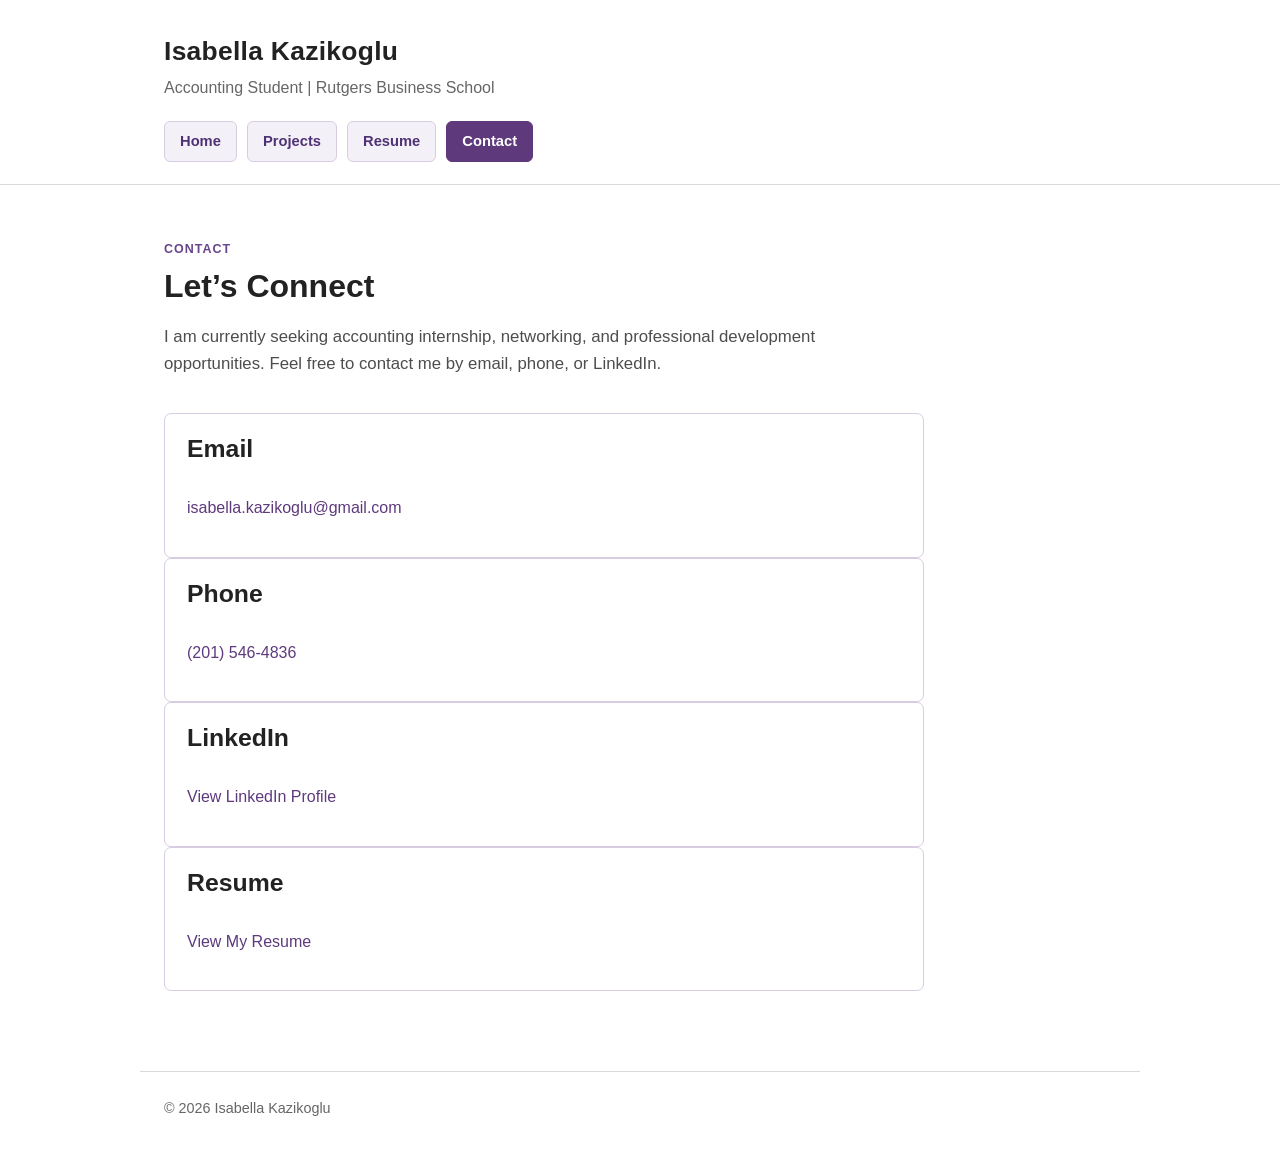
==== contact.html @ ac672dc4 "Update contact.html" ====
<!DOCTYPE html>
<html lang="en">
<head>
    <meta charset="UTF-8">

    <meta
        name="viewport"
        content="width=device-width, initial-scale=1.0"
    >

    <meta
        name="description"
        content="Contact Isabella Kazikoglu, an accounting student at Rutgers Business School."
    >

    <title>Contact | Isabella Kazikoglu</title>

    <link rel="stylesheet" href="style.css?v=4">
</head>

<body>

    <header>
        <nav class="navbar">

            <a class="logo" href="index.html">
                Isabella Kazikoglu
            </a>

            <p class="site-subtitle">
                Accounting Student | Rutgers Business School
            </p>

            <div class="nav-links">

                <a href="index.html">
                    Home
                </a>

                <a href="index.html#projects">
                    Projects
                </a>

                <a
                    href="Isabella-Kazikoglu-Resume.pdf"
                    target="_blank"
                    rel="noopener noreferrer"
                >
                    Resume
                </a>

                <a class="active" href="contact.html">
                    Contact
                </a>

            </div>

        </nav>
    </header>

    <main>

        <section class="contact-section">

            <p class="project-category">
                Contact
            </p>

            <h1>Let’s Connect</h1>

            <p class="contact-introduction">
                I am currently seeking accounting internship, networking, and
                professional development opportunities. Feel free to contact
                me by email, phone, or LinkedIn.
            </p>

            <div class="contact-grid">

                <article class="contact-card">

                    <h2>Email</h2>

                    <p>
                        <a href="mailto:isabella.kazikoglu@gmail.com">
                            isabella.kazikoglu@gmail.com
                        </a>
                    </p>

                </article>

                <article class="contact-card">

                    <h2>Phone</h2>

                    <p>
                        <a href="tel:+12015464836">
                            (201) 546-4836
                        </a>
                    </p>

                </article>

                <article class="contact-card">

                    <h2>LinkedIn</h2>

                    <p>
                        <a
                            href="https://www.linkedin.com/in/isabellakazikoglu/"
                            target="_blank"
                            rel="noopener noreferrer"
                        >
                            View LinkedIn Profile
                        </a>
                    </p>

                </article>

                <article class="contact-card">

                    <h2>Resume</h2>

                    <p>
                        <a
                            href="Isabella-Kazikoglu-Resume.pdf"
                            target="_blank"
                            rel="noopener noreferrer"
                        >
                            View My Resume
                        </a>
                    </p>

                </article>

            </div>

        </section>

    </main>

    <footer>
        <p>© 2026 Isabella Kazikoglu</p>
    </footer>

</body>
</html>
---- style.css ----
/* ------------------------------
   Basic page settings
------------------------------ */

* {
    box-sizing: border-box;
}

html {
    scroll-behavior: smooth;
}

body {
    background-color: #ffffff;
    color: #222222;
    font-family: Arial, Helvetica, sans-serif;
    line-height: 1.6;
    margin: 0;
}

a {
    color: #5e3a7d;
    text-decoration: none;
}

a:hover {
    text-decoration: underline;
}

img {
    display: block;
    height: auto;
    max-width: 100%;
}


/* ------------------------------
   Header and navigation
------------------------------ */

header {
    background-color: #ffffff;
    border-bottom: 1px solid #d9d9d9;
}

.navbar {
    margin: 0 auto;
    max-width: 1000px;
    padding: 30px 24px 22px;
}

.logo {
    color: #222222;
    display: block;
    font-size: 1.65rem;
    font-weight: 700;
    letter-spacing: 0.3px;
    margin-bottom: 3px;
}

.logo:hover {
    color: #5e3a7d;
    text-decoration: none;
}

.site-subtitle {
    color: #666666;
    margin: 0 0 20px;
}

.nav-links {
    display: flex;
    flex-wrap: wrap;
    gap: 10px;
}

.nav-links a {
    background-color: #f4f0f7;
    border: 1px solid #d8cce1;
    border-radius: 6px;
    color: #4f3275;
    font-size: 0.92rem;
    font-weight: 600;
    padding: 8px 15px;
    text-decoration: none;
    transition:
        background-color 0.2s ease,
        border-color 0.2s ease,
        color 0.2s ease;
}

.nav-links a:hover {
    background-color: #5e3a7d;
    border-color: #5e3a7d;
    color: #ffffff;
    text-decoration: none;
}

.nav-links a.active {
    background-color: #5e3a7d;
    border-color: #5e3a7d;
    color: #ffffff;
}


/* ------------------------------
   Main page content
------------------------------ */

main {
    margin: 0 auto;
    max-width: 1000px;
    min-height: 65vh;
    padding: 55px 24px 80px;
}

h1,
h2,
h3 {
    color: #222222;
    line-height: 1.25;
}

h1 {
    font-size: 2rem;
    margin: 0 0 18px;
}

h2 {
    font-size: 1.55rem;
    margin: 0 0 30px;
}

h3 {
    font-size: 1.25rem;
    margin: 0 0 10px;
}

p {
    margin-top: 0;
}


/* ------------------------------
   Homepage introduction
------------------------------ */

.introduction {
    border-bottom: 1px solid #dddddd;
    padding-bottom: 50px;
}

.introduction p {
    color: #444444;
    font-size: 1.05rem;
    max-width: 760px;
}


/* ------------------------------
   Homepage projects
------------------------------ */

.projects-section {
    padding-top: 48px;
}

.project {
    align-items: center;
    border-bottom: 1px solid #dddddd;
    display: grid;
    gap: 45px;
    grid-template-columns: 1.35fr 1fr;
    padding: 38px 0;
}

.project:last-child {
    border-bottom: none;
}

.project-text p {
    color: #555555;
    margin: 0 0 14px;
}

.project-category {
    color: #68458c !important;
    font-size: 0.78rem;
    font-weight: 700;
    letter-spacing: 1px;
    margin-bottom: 6px !important;
    text-transform: uppercase;
}

.project-link {
    color: #5e3a7d;
    display: inline-block;
    font-weight: 700;
    margin-top: 4px;
}

.project-link:hover {
    color: #42285a;
}

.project-image img {
    border: 1px solid #cccccc;
    max-height: 250px;
    object-fit: cover;
    width: 100%;
}

.image-placeholder {
    align-items: center;
    background-color: #f4f2f6;
    border: 1px solid #d3cbd9;
    color: #6c6272;
    display: flex;
    font-size: 0.95rem;
    height: 220px;
    justify-content: center;
    padding: 20px;
    text-align: center;
}


/* ------------------------------
   General buttons
------------------------------ */

.button {
    background-color: #5e3a7d;
    border: 1px solid #5e3a7d;
    border-radius: 5px;
    color: #ffffff;
    display: inline-block;
    font-weight: 600;
    padding: 10px 17px;
    text-align: center;
}

.button:hover {
    background-color: #42285a;
    border-color: #42285a;
    color: #ffffff;
    text-decoration: none;
}

.button-secondary {
    background-color: #ffffff;
    color: #5e3a7d;
}

.button-secondary:hover {
    background-color: #f4f0f7;
    color: #42285a;
}


/* ------------------------------
   Project detail pages
------------------------------ */

.project-page {
    max-width: 820px;
}

.project-page > section {
    border-bottom: 1px solid #dddddd;
    padding: 32px 0;
}

.project-page > section:first-child {
    padding-top: 0;
}

.project-page > section:last-child {
    border-bottom: none;
}

.project-page h2 {
    font-size: 1.35rem;
    margin-bottom: 14px;
}

.project-page p,
.project-page li {
    color: #4d4d4d;
}

.project-page ul {
    padding-left: 22px;
}


/* ------------------------------
   Kimberly-Clark project hero
------------------------------ */

.project-hero {
    border-bottom: 1px solid #dddddd;
    padding-bottom: 42px !important;
}

.project-summary {
    color: #4d4d4d;
    font-size: 1.08rem;
    max-width: 760px;
}

.project-buttons {
    display: flex;
    flex-wrap: wrap;
    gap: 12px;
    margin-top: 26px;
}


/* ------------------------------
   Skills tags
------------------------------ */

.skills-list {
    display: flex;
    flex-wrap: wrap;
    gap: 10px;
}

.skills-list span {
    background-color: #f4f0f7;
    border: 1px solid #d8cce1;
    border-radius: 6px;
    color: #4f3275;
    font-size: 0.88rem;
    font-weight: 600;
    padding: 7px 12px;
}


/* ------------------------------
   Analysis cards
------------------------------ */

.analysis-grid {
    display: grid;
    gap: 18px;
    grid-template-columns: repeat(2, minmax(0, 1fr));
}

.analysis-card {
    background-color: #faf9fb;
    border: 1px solid #ded8e3;
    border-radius: 7px;
    padding: 22px;
}

.analysis-card h3 {
    margin-bottom: 9px;
}

.analysis-card p {
    margin-bottom: 0;
}


/* ------------------------------
   Key findings
------------------------------ */

.finding {
    border-left: 4px solid #68458c;
    margin-bottom: 22px;
    padding: 4px 0 4px 20px;
}

.finding h3 {
    margin-bottom: 7px;
}

.finding p {
    margin-bottom: 0;
}


/* ------------------------------
   Project lists and downloads
------------------------------ */

.project-list {
    padding-left: 22px;
}

.project-list li {
    margin-bottom: 10px;
}

.project-download-section {
    background-color: #faf9fb;
    border: 1px solid #ded8e3 !important;
    border-radius: 7px;
    margin-top: 35px;
    padding: 28px !important;
}


/* ------------------------------
   Contact page
------------------------------ */

.contact-section {
    max-width: 760px;
}

.contact-introduction {
    color: #4d4d4d;
    font-size: 1.05rem;
    margin-bottom: 35px;
    max-width: 700px;
}

.contact-cards {
    display: grid;
    gap: 16px;
}

.contact-card {
    background-color: #ffffff;
    border: 1px solid #d8cce1;
    border-radius: 7px;
    display: flex;
    flex-direction: column;
    padding: 20px 22px;
    transition:
        border-color 0.2s ease,
        box-shadow 0.2s ease,
        transform 0.2s ease;
}

.contact-card:hover {
    border-color: #68458c;
    box-shadow: 0 8px 20px rgba(66, 40, 90, 0.08);
    text-decoration: none;
    transform: translateY(-2px);
}

.contact-label {
    color: #68458c;
    font-size: 0.75rem;
    font-weight: 700;
    letter-spacing: 1px;
    margin-bottom: 4px;
    text-transform: uppercase;
}

.contact-value {
    color: #333333;
    font-size: 1rem;
    font-weight: 600;
    overflow-wrap: anywhere;
}


/* ------------------------------
   Resume page
------------------------------ */

.resume-frame {
    border: 1px solid #cccccc;
    height: 800px;
    margin-top: 25px;
    width: 100%;
}


/* ------------------------------
   Footer
------------------------------ */

footer {
    border-top: 1px solid #d9d9d9;
    color: #666666;
    font-size: 0.9rem;
    margin: 0 auto;
    max-width: 1000px;
    padding: 25px 24px 40px;
}

footer p {
    margin: 0;
}


/* ------------------------------
   Tablet and phone layout
------------------------------ */

@media (max-width: 700px) {

    .navbar {
        padding: 24px 18px 20px;
    }

    .logo {
        font-size: 1.4rem;
    }

    .site-subtitle {
        font-size: 0.95rem;
    }

    .nav-links {
        gap: 8px;
    }

    .nav-links a {
        font-size: 0.86rem;
        padding: 7px 11px;
    }

    main {
        padding: 38px 18px 60px;
    }

    h1 {
        font-size: 1.8rem;
    }

    h2 {
        font-size: 1.45rem;
    }

    .project {
        gap: 24px;
        grid-template-columns: 1fr;
        padding: 32px 0;
    }

    .project-image {
        order: -1;
    }

    .image-placeholder {
        height: 190px;
    }

    .project-page {
        max-width: 100%;
    }

    .project-page > section {
        padding: 28px 0;
    }

    .project-summary {
        font-size: 1rem;
    }

    .project-buttons {
        align-items: stretch;
        flex-direction: column;
    }

    .project-buttons .button {
        width: 100%;
    }

    .skills-list {
        gap: 8px;
    }

    .skills-list span {
        font-size: 0.82rem;
        padding: 6px 10px;
    }

    .analysis-grid {
        grid-template-columns: 1fr;
    }

    .analysis-card {
        padding: 20px;
    }

    .project-download-section {
        padding: 22px !important;
    }

    .resume-frame {
        height: 600px;
    }

}


/* ------------------------------
   Very small phones
------------------------------ */

@media (max-width: 420px) {

    .nav-links a {
        flex: 1 1 auto;
        text-align: center;
    }

    .skills-list span {
        width: 100%;
    }

    .analysis-card {
        padding: 18px;
    }

}
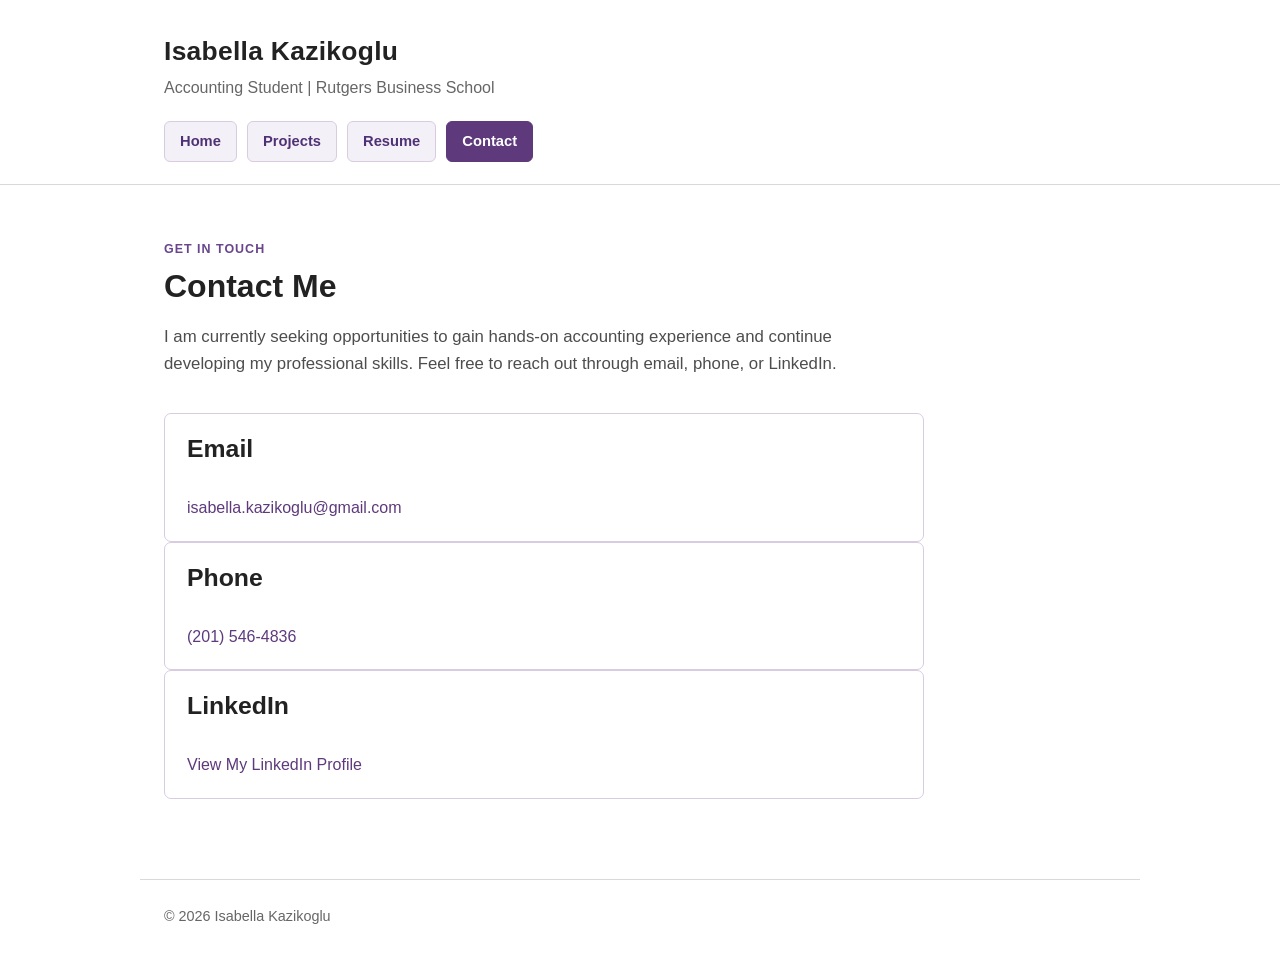
==== commit 107cda6a: "Update contact.html" ====
--- a/contact.html
+++ b/contact.html
@@ -63,15 +63,16 @@
         <section class="contact-section">
 
             <p class="project-category">
-                Contact
+                Get in Touch
             </p>
 
-            <h1>Let’s Connect</h1>
+            <h1>Contact Me</h1>
 
             <p class="contact-introduction">
-                I am currently seeking accounting internship, networking, and
-                professional development opportunities. Feel free to contact
-                me by email, phone, or LinkedIn.
+                I am currently seeking opportunities to gain hands-on
+                accounting experience and continue developing my professional
+                skills. Feel free to reach out through email, phone, or
+                LinkedIn.
             </p>
 
             <div class="contact-grid">
@@ -80,11 +81,9 @@
 
                     <h2>Email</h2>
 
-                    <p>
-                        <a href="mailto:isabella.kazikoglu@gmail.com">
-                            isabella.kazikoglu@gmail.com
-                        </a>
-                    </p>
+                    <a href="mailto:isabella.kazikoglu@gmail.com">
+                        isabella.kazikoglu@gmail.com
+                    </a>
 
                 </article>
 
@@ -92,11 +91,9 @@
 
                     <h2>Phone</h2>
 
-                    <p>
-                        <a href="tel:+12015464836">
-                            (201) 546-4836
-                        </a>
-                    </p>
+                    <a href="tel:+12015464836">
+                        (201) 546-4836
+                    </a>
 
                 </article>
 
@@ -104,31 +101,13 @@
 
                     <h2>LinkedIn</h2>
 
-                    <p>
-                        <a
-                            href="https://www.linkedin.com/in/isabellakazikoglu/"
-                            target="_blank"
-                            rel="noopener noreferrer"
-                        >
-                            View LinkedIn Profile
-                        </a>
-                    </p>
-
-                </article>
-
-                <article class="contact-card">
-
-                    <h2>Resume</h2>
-
-                    <p>
-                        <a
-                            href="Isabella-Kazikoglu-Resume.pdf"
-                            target="_blank"
-                            rel="noopener noreferrer"
-                        >
-                            View My Resume
-                        </a>
-                    </p>
+                    <a
+                        href="https://www.linkedin.com/in/isabellakazikoglu/"
+                        target="_blank"
+                        rel="noopener noreferrer"
+                    >
+                        View My LinkedIn Profile
+                    </a>
 
                 </article>
 
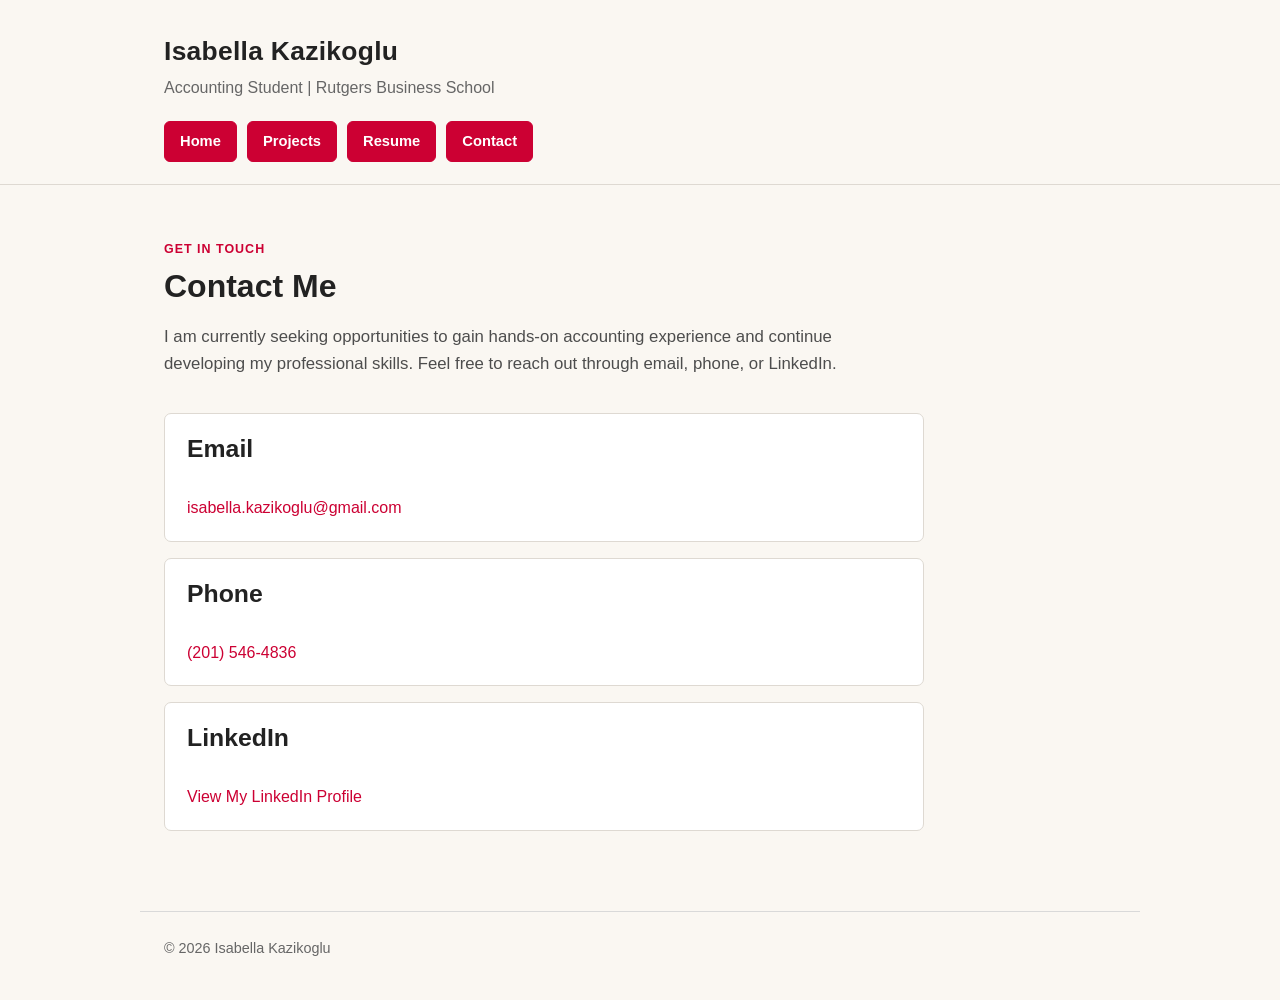
==== commit 5254d626: "Refresh accounting portfolio with Rutgers scarlet styling Redesign the homepage around the Kimberly-" ====
--- a/contact.html
+++ b/contact.html
@@ -15,7 +15,7 @@
 
     <title>Contact | Isabella Kazikoglu</title>
 
-    <link rel="stylesheet" href="style.css?v=4">
+    <link rel="stylesheet" href="style.css?v=5">
 </head>
 
 <body>
@@ -42,7 +42,7 @@
                 </a>
 
                 <a
-                    href="Isabella-Kazikoglu-Resume.pdf"
+                    href="Isabella_Kazikoglu_Resume.pdf"
                     target="_blank"
                     rel="noopener noreferrer"
                 >
--- a/style.css
+++ b/style.css
@@ -19,7 +19,7 @@
 }
 
 a {
-    color: #5e3a7d;
+    color: #cc0033;
     text-decoration: none;
 }
 
@@ -59,7 +59,7 @@
 }
 
 .logo:hover {
-    color: #5e3a7d;
+    color: #cc0033;
     text-decoration: none;
 }
 
@@ -75,10 +75,10 @@
 }
 
 .nav-links a {
-    background-color: #f4f0f7;
-    border: 1px solid #d8cce1;
+    background-color: #fbeef0;
+    border: 1px solid #edcbd2;
     border-radius: 6px;
-    color: #4f3275;
+    color: #812036;
     font-size: 0.92rem;
     font-weight: 600;
     padding: 8px 15px;
@@ -90,15 +90,15 @@
 }
 
 .nav-links a:hover {
-    background-color: #5e3a7d;
-    border-color: #5e3a7d;
+    background-color: #cc0033;
+    border-color: #cc0033;
     color: #ffffff;
     text-decoration: none;
 }
 
 .nav-links a.active {
-    background-color: #5e3a7d;
-    border-color: #5e3a7d;
+    background-color: #cc0033;
+    border-color: #cc0033;
     color: #ffffff;
 }
 
@@ -184,7 +184,7 @@
 }
 
 .project-category {
-    color: #68458c !important;
+    color: #cc0033 !important;
     font-size: 0.78rem;
     font-weight: 700;
     letter-spacing: 1px;
@@ -193,14 +193,14 @@
 }
 
 .project-link {
-    color: #5e3a7d;
+    color: #cc0033;
     display: inline-block;
     font-weight: 700;
     margin-top: 4px;
 }
 
 .project-link:hover {
-    color: #42285a;
+    color: #a8002a;
 }
 
 .project-image img {
@@ -212,9 +212,9 @@
 
 .image-placeholder {
     align-items: center;
-    background-color: #f4f2f6;
-    border: 1px solid #d3cbd9;
-    color: #6c6272;
+    background-color: #f4eee8;
+    border: 1px solid #ded9d2;
+    color: #6b6265;
     display: flex;
     font-size: 0.95rem;
     height: 220px;
@@ -229,8 +229,8 @@
 ------------------------------ */
 
 .button {
-    background-color: #5e3a7d;
-    border: 1px solid #5e3a7d;
+    background-color: #cc0033;
+    border: 1px solid #cc0033;
     border-radius: 5px;
     color: #ffffff;
     display: inline-block;
@@ -240,20 +240,20 @@
 }
 
 .button:hover {
-    background-color: #42285a;
-    border-color: #42285a;
+    background-color: #a8002a;
+    border-color: #a8002a;
     color: #ffffff;
     text-decoration: none;
 }
 
 .button-secondary {
     background-color: #ffffff;
-    color: #5e3a7d;
+    color: #cc0033;
 }
 
 .button-secondary:hover {
-    background-color: #f4f0f7;
-    color: #42285a;
+    background-color: #fbeef0;
+    color: #a8002a;
 }
 
 
@@ -327,10 +327,10 @@
 }
 
 .skills-list span {
-    background-color: #f4f0f7;
-    border: 1px solid #d8cce1;
+    background-color: #fbeef0;
+    border: 1px solid #edcbd2;
     border-radius: 6px;
-    color: #4f3275;
+    color: #812036;
     font-size: 0.88rem;
     font-weight: 600;
     padding: 7px 12px;
@@ -348,8 +348,8 @@
 }
 
 .analysis-card {
-    background-color: #faf9fb;
-    border: 1px solid #ded8e3;
+    background-color: #fffdfb;
+    border: 1px solid #ded9d2;
     border-radius: 7px;
     padding: 22px;
 }
@@ -368,7 +368,7 @@
 ------------------------------ */
 
 .finding {
-    border-left: 4px solid #68458c;
+    border-left: 4px solid #cc0033;
     margin-bottom: 22px;
     padding: 4px 0 4px 20px;
 }
@@ -395,8 +395,8 @@
 }
 
 .project-download-section {
-    background-color: #faf9fb;
-    border: 1px solid #ded8e3 !important;
+    background-color: #fffdfb;
+    border: 1px solid #ded9d2 !important;
     border-radius: 7px;
     margin-top: 35px;
     padding: 28px !important;
@@ -425,7 +425,7 @@
 
 .contact-card {
     background-color: #ffffff;
-    border: 1px solid #d8cce1;
+    border: 1px solid #edcbd2;
     border-radius: 7px;
     display: flex;
     flex-direction: column;
@@ -437,14 +437,14 @@
 }
 
 .contact-card:hover {
-    border-color: #68458c;
+    border-color: #cc0033;
     box-shadow: 0 8px 20px rgba(66, 40, 90, 0.08);
     text-decoration: none;
     transform: translateY(-2px);
 }
 
 .contact-label {
-    color: #68458c;
+    color: #cc0033;
     font-size: 0.75rem;
     font-weight: 700;
     letter-spacing: 1px;
@@ -612,3 +612,28 @@
     }
 
 }
+
+/* Portfolio redesign */
+:root{--scarlet:#cc0033;--ink:#24232a;--cream:#faf7f2;--line:#ded9d2}
+body{background:var(--cream);color:var(--ink)}
+a{color:var(--scarlet)}
+header{background:var(--cream);border-color:var(--line)}
+.nav-links a,.nav-links a.active,.button{background:var(--scarlet);border-color:var(--scarlet);color:white}
+.nav-links a:hover,.button:hover{background:#a8002a;border-color:#a8002a;color:white}
+.project-category,.project-link,.contact-label{color:var(--scarlet)!important}
+.skills-list span{background:#fbeef0;border-color:#edcbd2;color:#812036}
+.analysis-card,.project-download-section{background:#fff;border-color:var(--line)!important}
+.finding{border-color:var(--scarlet)}
+.contact-card{border-color:var(--line)}.contact-card:hover{border-color:var(--scarlet)}
+.home-page{font-family:Arial,Helvetica,sans-serif}.home-page h1,.home-page h2,.home-page h3{color:var(--ink)}
+.home-header{border-bottom:1px solid var(--line)}.home-nav{max-width:1160px;margin:auto;padding:23px 28px;display:flex;justify-content:space-between;align-items:center;gap:24px}.home-wordmark{font-weight:800;font-size:1.12rem;letter-spacing:-.035em;color:var(--ink)}.home-wordmark span{color:var(--scarlet)}.home-wordmark:hover{text-decoration:none}.home-nav-links{display:flex;gap:30px}.home-nav-links a{font-size:.92rem;font-weight:600;color:var(--ink)}.home-nav-links a:hover{color:var(--scarlet)}
+.home-main{max-width:none;min-height:0;padding:0;margin:0}.home-hero,.home-about,.home-projects,.home-contact{max-width:1160px;margin:auto}.home-hero{display:grid;grid-template-columns:1.45fr 1fr;min-height:590px;align-items:stretch;padding:70px 28px 85px;gap:60px}.hero-copy{align-self:center}.eyebrow,.section-kicker,.project-type,.aside-index{color:var(--scarlet);text-transform:uppercase;letter-spacing:.14em;font-weight:800;font-size:.78rem}.home-hero h1{font-size:clamp(3.8rem,7vw,6.9rem);letter-spacing:-.075em;line-height:1.02;margin:22px 0 26px}.home-hero h1 span{display:block;color:var(--scarlet)}.hero-description{font-size:1.12rem;color:#4d4a4c;max-width:600px;line-height:1.7}.hero-actions{display:flex;gap:28px;align-items:center;flex-wrap:wrap;margin-top:33px}.home-button{display:inline-flex;align-items:center;justify-content:space-between;gap:28px;background:var(--scarlet);color:white;padding:14px 20px;font-weight:700;border:1px solid var(--scarlet)}.home-button:hover{background:#a8002a;color:white;text-decoration:none}.text-link{color:var(--ink);font-weight:700;border-bottom:1px solid var(--scarlet);padding-bottom:3px}.hero-aside{background:#29272d;color:white;padding:30px;display:flex;flex-direction:column;justify-content:space-between;min-height:420px}.aside-index{color:#f2a9ba}.hero-aside p{font-size:clamp(1.8rem,3vw,3.1rem);font-weight:700;letter-spacing:-.05em;line-height:1.15}.hero-aside em{font-weight:400;color:#f1a4b7}.aside-bottom{border-top:1px solid #66616a;padding-top:20px;display:flex;flex-wrap:wrap;gap:12px}.aside-bottom span{font-size:.8rem;border:1px solid #746d76;padding:7px 10px}
+.home-about{border-top:1px solid var(--line);padding:90px 28px;display:grid;grid-template-columns:1fr 2fr;gap:40px}.home-about h2{font-size:clamp(2rem,4vw,3.4rem);letter-spacing:-.055em;max-width:650px;margin:0 0 20px}.home-about p:last-child{font-size:1.08rem;color:#575253;max-width:650px}.home-projects{padding:35px 28px 115px}.section-heading{display:flex;justify-content:space-between;align-items:end;border-bottom:1px solid var(--ink);padding-bottom:22px}.section-heading h2{font-size:3.4rem;letter-spacing:-.06em;margin:0}.section-heading>span{font-size:.85rem;color:#6b6566}.feature-project{display:grid;grid-template-columns:60px minmax(0,1fr) 36%;gap:25px;padding:35px 0;border-bottom:1px solid var(--line);color:inherit;align-items:center}.feature-project:hover{text-decoration:none}.feature-number{align-self:start;color:var(--scarlet);font-weight:800}.feature-content h3{font-size:clamp(1.8rem,3vw,2.8rem);letter-spacing:-.05em;margin:10px 0 15px}.feature-content>p:not(.project-type){color:#575253;max-width:520px}.feature-action{font-weight:700;color:var(--scarlet);border-bottom:1px solid var(--scarlet);display:inline-block;margin-top:16px}.feature-project:hover .feature-action{padding-left:7px}.feature-art{min-height:245px;padding:25px;display:flex;flex-direction:column;justify-content:space-between;overflow:hidden}.feature-art span,.feature-art small{font-size:.73rem;letter-spacing:.13em;font-weight:700;line-height:1.4}.feature-art b{font-size:clamp(3rem,6vw,6rem);letter-spacing:-.08em;line-height:1}.feature-art-kmb{background:#e9e2d9;color:#42372d}.feature-art-enron{background:#e6ccd2;color:#742139}
+.home-contact{max-width:none;background:#29272d;color:white;padding:75px max(28px,calc((100vw - 1104px)/2));display:flex;align-items:end;justify-content:space-between;gap:40px}.home-contact h2{color:white;font-size:clamp(2.8rem,5vw,5rem);letter-spacing:-.06em;margin:10px 0}.home-contact p:last-child{color:#d4ced1;max-width:540px}.home-contact .section-kicker{color:#f2a9ba}.home-button-light{background:var(--cream);color:var(--ink);border-color:var(--cream);white-space:nowrap}.home-button-light:hover{background:white;color:var(--ink)}.home-footer{max-width:none;padding:25px max(28px,calc((100vw - 1104px)/2));display:flex;justify-content:space-between;background:#29272d;border-top:1px solid #504b51;color:#d4ced1}.home-footer a{color:white}
+@media(max-width:760px){.home-nav{align-items:flex-start;flex-direction:column;gap:12px;padding:20px}.home-nav-links{gap:19px;flex-wrap:wrap}.home-hero{grid-template-columns:1fr;gap:30px;padding:52px 20px 60px;min-height:0}.hero-aside{min-height:280px}.home-about{padding:65px 20px;grid-template-columns:1fr;gap:12px}.home-projects{padding:15px 20px 70px}.feature-project{grid-template-columns:32px 1fr;gap:12px}.feature-art{grid-column:2;min-height:205px}.home-contact{padding:55px 20px;align-items:start;flex-direction:column}.home-footer{padding:24px 20px;gap:15px;flex-wrap:wrap}}
+@media(max-width:420px){.home-hero h1{font-size:3.5rem}.home-nav-links{gap:14px}.home-nav-links a{font-size:.86rem}}
+
+.contact-grid { display: grid; gap: 16px; }
+a:focus-visible { outline: 3px solid #cc0033; outline-offset: 5px; }
+.home-contact a:focus-visible, .home-footer a:focus-visible { outline-color: #ffffff; }
+@media (prefers-reduced-motion: reduce) { html { scroll-behavior: auto; } * { transition: none !important; } }
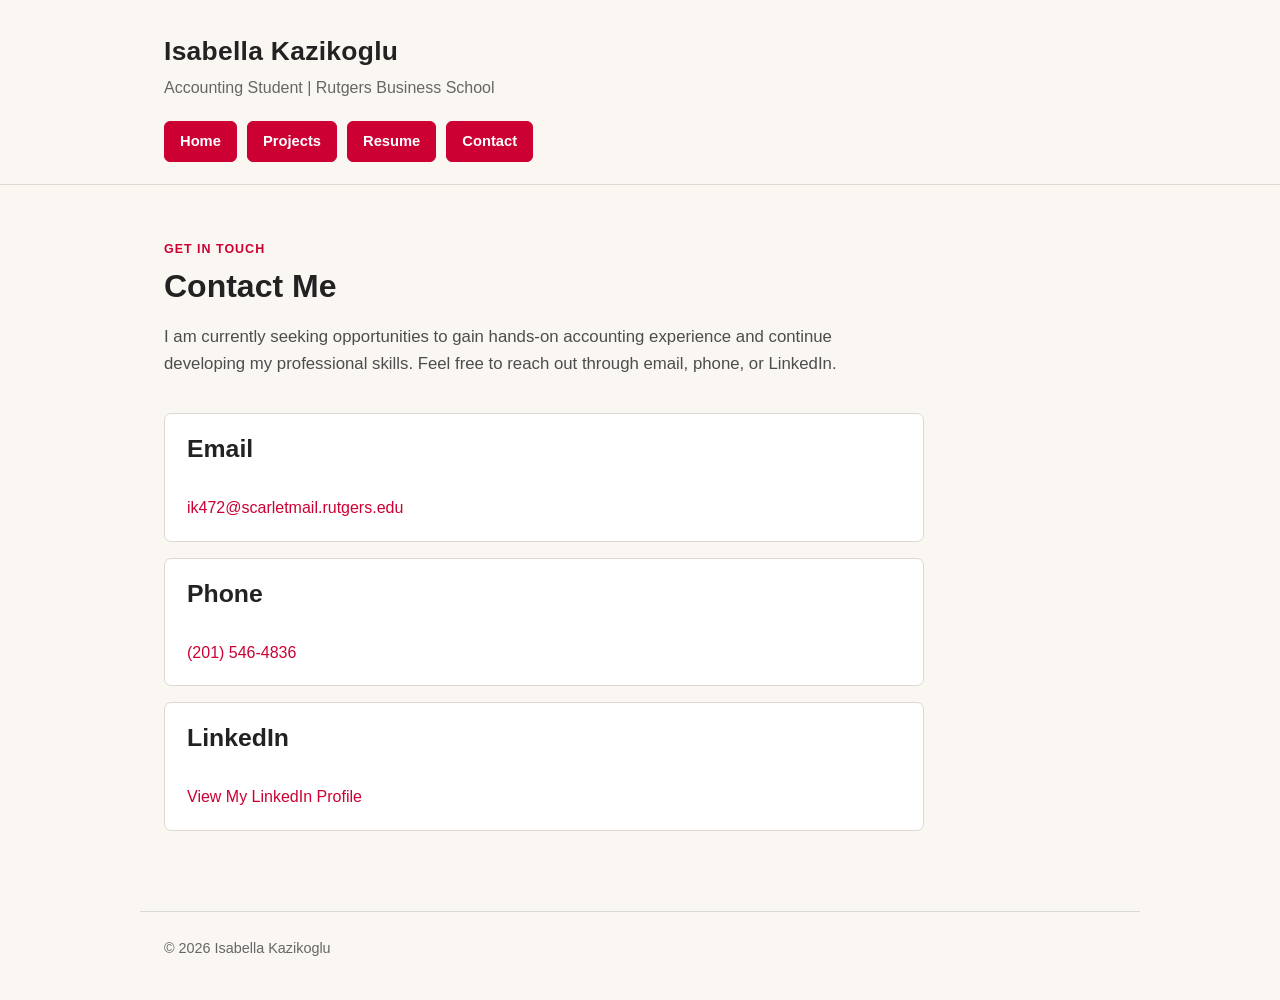
==== commit b3ae24ec: "Use Rutgers school email for portfolio contact" ====
--- a/contact.html
+++ b/contact.html
@@ -15,7 +15,7 @@
 
     <title>Contact | Isabella Kazikoglu</title>
 
-    <link rel="stylesheet" href="style.css?v=5">
+    <link rel="stylesheet" href="style.css?v=9">
 </head>
 
 <body>
@@ -81,8 +81,8 @@
 
                     <h2>Email</h2>
 
-                    <a href="mailto:isabella.kazikoglu@gmail.com">
-                        isabella.kazikoglu@gmail.com
+                    <a href="mailto:ik472@scarletmail.rutgers.edu">
+                        ik472@scarletmail.rutgers.edu
                     </a>
 
                 </article>
--- a/style.css
+++ b/style.css
@@ -637,3 +637,110 @@
 a:focus-visible { outline: 3px solid #cc0033; outline-offset: 5px; }
 .home-contact a:focus-visible, .home-footer a:focus-visible { outline-color: #ffffff; }
 @media (prefers-reduced-motion: reduce) { html { scroll-behavior: auto; } * { transition: none !important; } }
+
+/* Professional portfolio introduction */
+.home-hero {
+    display: grid;
+    grid-template-columns: minmax(0, 1fr) 280px;
+    align-items: center;
+    gap: 64px;
+    min-height: 0;
+    padding: 60px 28px;
+}
+.hero-portrait img {
+    display: block;
+    width: 100%;
+    height: auto;
+    border: 0;
+    border-radius: 0;
+    -webkit-mask-image:
+        linear-gradient(to bottom, #000 82%, transparent),
+        linear-gradient(to right, transparent, #000 5%, #000 95%, transparent);
+    -webkit-mask-composite: source-in;
+    mask-image:
+        linear-gradient(to bottom, #000 82%, transparent),
+        linear-gradient(to right, transparent, #000 5%, #000 95%, transparent);
+    mask-composite: intersect;
+}
+.home-hero h1 {
+    font-size: clamp(2.65rem, 5.5vw, 4.8rem);
+    letter-spacing: -.045em;
+    line-height: 1.12;
+    margin: 16px 0 18px;
+}
+.hero-role {
+    font-size: 1.3rem;
+    font-weight: 600;
+    margin-bottom: 14px;
+}
+.hero-description {
+    max-width: 760px;
+}
+.home-about {
+    padding: 48px 28px;
+    align-items: start;
+}
+.home-about h2 {
+    font-size: 1.5rem;
+    letter-spacing: -.025em;
+    margin: 0;
+}
+.home-about > p {
+    margin: 0;
+}
+.home-projects {
+    padding-top: 44px;
+}
+.home-contact h2 {
+    font-size: clamp(2.5rem, 4vw, 3.5rem);
+    letter-spacing: -.035em;
+}
+@media (max-width: 760px) {
+    .home-hero {
+        grid-template-columns: 1fr;
+        gap: 28px;
+        padding: 36px 20px 48px;
+    }
+    .hero-portrait { grid-row: 1; width: 160px; }
+    .home-hero h1 { font-size: clamp(2.5rem, 9vw, 3.5rem); }
+    .hero-role { font-size: 1.08rem; }
+    .home-about { padding: 36px 20px; gap: 18px; }
+    .home-projects { padding-top: 28px; }
+}
+
+/* Present projects through their analysis and deliverables. */
+.feature-project {
+    grid-template-columns: 48px minmax(0, 1fr);
+    align-items: start;
+    padding: 38px 0;
+}
+.feature-content {
+    display: grid;
+    grid-template-columns: minmax(0, .9fr) minmax(0, 1.1fr);
+    column-gap: 48px;
+    align-items: start;
+}
+.feature-content .project-type { grid-column: 1; margin: 0 0 10px; }
+.feature-content h3 {
+    grid-column: 1;
+    grid-row: 2 / 4;
+    margin: 0;
+    font-size: clamp(1.7rem, 2.6vw, 2.3rem);
+}
+.feature-content > p:not(.project-type) {
+    grid-column: 2;
+    grid-row: 1 / 3;
+    margin: 0;
+    max-width: none;
+}
+.feature-content .feature-action {
+    grid-column: 2;
+    grid-row: 3;
+    justify-self: start;
+    margin-top: 18px;
+}
+@media (max-width: 760px) {
+    .feature-project { grid-template-columns: 28px minmax(0, 1fr); }
+    .feature-content { display: block; }
+    .feature-content h3 { margin-bottom: 15px; }
+}
